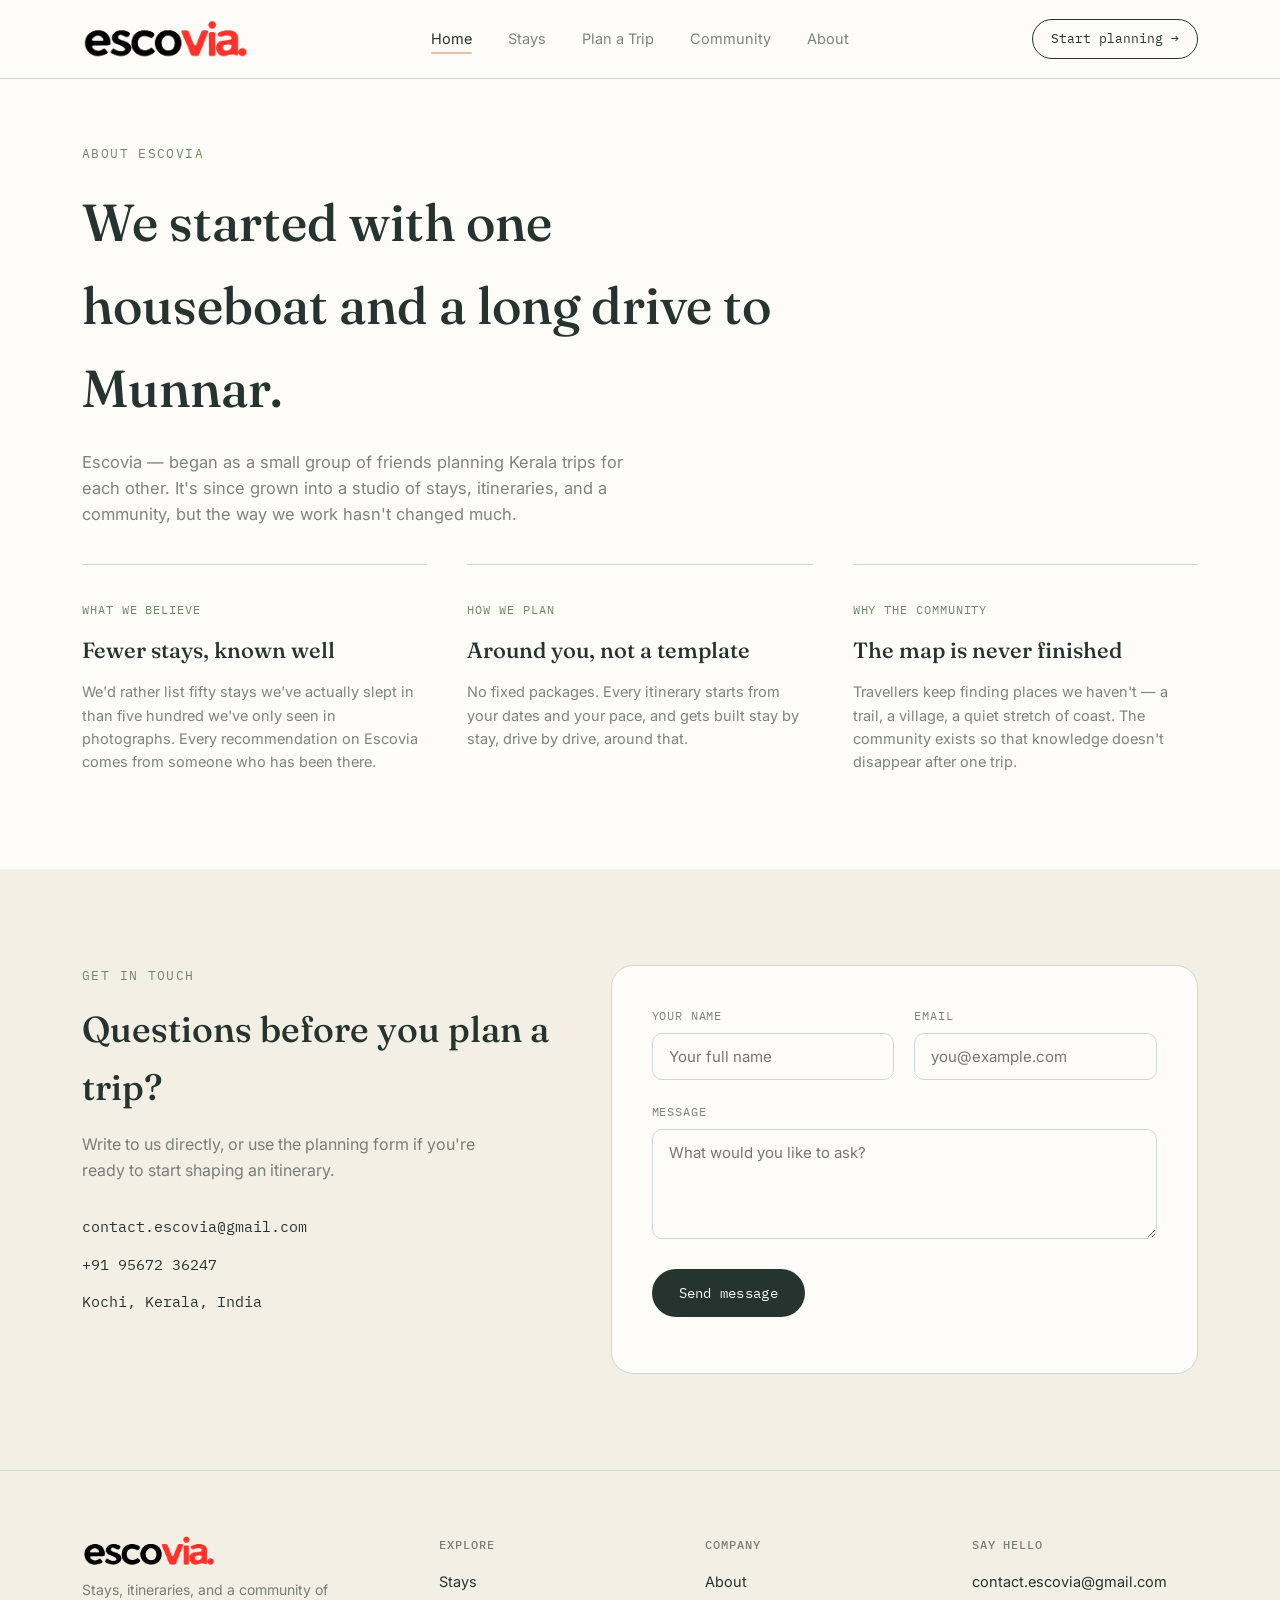
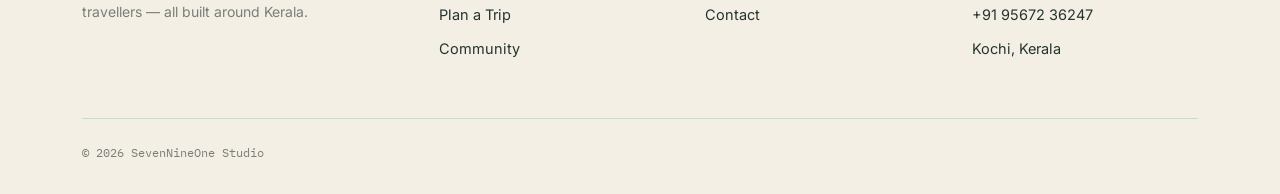
==== about.html @ 037d99db "Add files via upload" ====
<!DOCTYPE html>
<html lang="en">
<head>
<meta charset="UTF-8">
<meta name="viewport" content="width=device-width, initial-scale=1.0">
<title>About — Escovia</title>
<meta name="description" content="Kayal is a Kerala-focused travel studio — resorts and stays, planned itineraries, and a community of travellers.">
<link rel="stylesheet" href="styles.css">
</head>
<body>

<nav class="site-nav">
  <div class="wrap">
    <a href="index.html" class="brand">
  <img src="images/navlogo1.png" alt="Kayal">
</a>
    <ul class="nav-links">
      <li><a href="index.html" class="current">Home</a></li>
      <li><a href="stays.html">Stays</a></li>
      <li><a href="plan.html">Plan a Trip</a></li>
      <li><a href="community.html">Community</a></li>
      <li><a href="about.html">About</a></li>
    </ul>
    <button class="nav-toggle">Menu</button>
    <a href="plan.html" class="nav-cta">Start planning →</a>
  </div>
</nav>

<header class="page-hero">
  <div class="wrap">
    <p class="eyebrow">About Escovia</p>
    <h1>We started with one houseboat and a long drive to Munnar.</h1>
    <p class="lede">Escovia — began as a small group of friends planning Kerala trips for each other. It's since grown into a studio of stays, itineraries, and a community, but the way we work hasn't changed much.</p>
  </div>
</header>

<section style="padding-top:0;">
  <div class="wrap">
    <div class="pillars">
      <div class="pillar">
        <p class="tag">What we believe</p>
        <h3>Fewer stays, known well</h3>
        <p>We'd rather list fifty stays we've actually slept in than five hundred we've only seen in photographs. Every recommendation on Escovia comes from someone who has been there.</p>
      </div>
      <div class="pillar">
        <p class="tag">How we plan</p>
        <h3>Around you, not a template</h3>
        <p>No fixed packages. Every itinerary starts from your dates and your pace, and gets built stay by stay, drive by drive, around that.</p>
      </div>
      <div class="pillar">
        <p class="tag">Why the community</p>
        <h3>The map is never finished</h3>
        <p>Travellers keep finding places we haven't — a trail, a village, a quiet stretch of coast. The community exists so that knowledge doesn't disappear after one trip.</p>
      </div>
    </div>
  </div>
</section>

<section class="section-cream" id="contact">
  <div class="wrap">
    <div style="display:grid; grid-template-columns: .9fr 1.1fr; gap:48px; align-items:flex-start;">
      <div>
        <p class="eyebrow">Get in touch</p>
        <h2 style="font-size: clamp(26px,3.6vw,36px); margin-top:16px;">Questions before you plan a trip?</h2>
        <p style="margin-top:16px; color:var(--ink-60); max-width:420px;">Write to us directly, or use the planning form if you're ready to start shaping an itinerary.</p>

        <ul style="margin-top:32px; display:flex; flex-direction:column; gap:14px; font-family:var(--mono); font-size:14.5px;">
          <li>contact.escovia@gmail.com</li>
          <li>+91 95672 36247</li>
          <li>Kochi, Kerala, India</li>
        </ul>
      </div>

      <div class="form-card">
        <form data-demo-form>
          <div class="field-row">
            <div class="field">
              <label for="aname">Your name</label>
              <input id="aname" type="text" placeholder="Your full name" required>
            </div>
            <div class="field">
              <label for="aemail">Email</label>
              <input id="aemail" type="email" placeholder="you@example.com" required>
            </div>
          </div>
          <div class="field">
            <label for="amsg">Message</label>
            <textarea id="amsg" placeholder="What would you like to ask?" required></textarea>
          </div>
          <button type="submit" class="btn btn-primary">Send message</button>
          <p class="form-note" style="margin-top:16px; font-size:14px; color:var(--ink-60);"></p>
        </form>
      </div>
    </div>
  </div>
</section>

<footer>
  <div class="wrap">
    <div class="footer-top">
      <div class="footer-brand">
        <img src="images/navlogo1.png" alt="Kayal">
        <p>Stays, itineraries, and a community of travellers — all built around Kerala.</p>
      </div>
      <div class="footer-col">
        <h4>Explore</h4>
        <ul>
          <li><a href="stays.html">Stays</a></li>
          <li><a href="plan.html">Plan a Trip</a></li>
          <li><a href="community.html">Community</a></li>
        </ul>
      </div>
      <div class="footer-col">
        <h4>Company</h4>
        <ul>
          <li><a href="about.html">About</a></li>
          <li><a href="about.html#contact">Contact</a></li>
        </ul>
      </div>
      <div class="footer-col">
        <h4>Say hello</h4>
        <ul>
          <li>contact.escovia@gmail.com</li>
          <li>+91 95672 36247</li>
          <li>Kochi, Kerala</li>
        </ul>
      </div>
    </div>
    <div class="footer-bottom">
      <span>© 2026 SevenNineOne Studio</span>
    </div>
  </div>
</footer>

<script src="main.js"></script>
</body>
</html>
---- styles.css ----
/* ===========================================================
   KAYAL — Kerala travel & community
   Design tokens
   =========================================================== */

@import url('https://fonts.googleapis.com/css2?family=Fraunces:opsz,wght,ital@9..144,300..600,0..1&family=Inter:wght@400;500;600&family=IBM+Plex+Mono:wght@400;500&display=swap');

:root{
  /* colour */
  --paper:  #FDFCF9;   /* base white */
  --cream:  #F4EFE4;   /* offwhite, section bg */
  --ink:    #263430;   /* deep green-black, text */
  --ink-60: rgba(38,52,48,.6);
  --ink-35: rgba(38,52,48,.35);
  --moss:   #A8BF9B;   /* pastel palm green — primary accent */
  --moss-dark: #6E8A65;
  --blush:  #E7C0A8;   /* pastel terracotta-blush — secondary */
  --sand:   #D9C89C;   /* pastel gold — tertiary */
  --mist:   #CBD9D6;   /* pale teal-grey — borders / reflection */

  /* type */
  --display: 'Fraunces', serif;
  --body: 'Inter', sans-serif;
  --mono: 'IBM Plex Mono', monospace;

  --container: 1180px;
}

*{ box-sizing: border-box; }
html{ scroll-behavior: smooth; }
body{
  margin:0;
  background: var(--paper);
  color: var(--ink);
  font-family: var(--body);
  font-size: 16px;
  line-height: 1.6;
  -webkit-font-smoothing: antialiased;
}
img,svg{ display:block; max-width:100%; }
a{ color: inherit; text-decoration: none; }
ul{ margin:0; padding:0; list-style:none; }
h1,h2,h3,h4{ font-family: var(--display); font-weight: 500; margin:0; }
p{ margin:0; }

.wrap{
  max-width: var(--container);
  margin: 0 auto;
  padding: 0 32px;
}

.eyebrow{
  font-family: var(--mono);
  font-size: 12.5px;
  letter-spacing: .11em;
  text-transform: uppercase;
  color: var(--moss-dark);
}

/* focus visibility */
a:focus-visible, button:focus-visible, input:focus-visible, textarea:focus-visible, select:focus-visible{
  outline: 2px solid var(--moss-dark);
  outline-offset: 3px;
}

@media (prefers-reduced-motion: reduce){
  *{ animation-duration: 0.001ms !important; animation-iteration-count: 1 !important; transition-duration: 0.001ms !important; scroll-behavior: auto !important; }
}

/* ===================== NAV ===================== */
.site-nav{
  position: sticky; top:0; z-index: 50;
  background: rgba(253,252,249,.86);
  backdrop-filter: blur(10px);
  border-bottom: 1px solid var(--mist);
}
.site-nav .wrap{
  display:flex; align-items:center; justify-content:space-between;
  height: 78px;
}
.brand{
  font-family: var(--display);
  font-size: 24px;
  font-weight: 600;
  letter-spacing: .01em;
  display:flex; align-items:center; gap:8px;
}

.brand img {
  height: 40px; /* adjust to match your navbar height */
  width: auto;
  display: block;
}
.brand .dot{
  width:7px; height:7px; border-radius:50%;
  background: var(--blush);
  display:inline-block;
  transform: translateY(-8px);
}
.nav-links{
  display:flex; align-items:center; gap: 36px;
  font-size: 14.5px;
}
.nav-links a{
  position:relative;
  padding: 4px 0;
  color: var(--ink-60);
  transition: color .2s ease;
}
.nav-links a:hover{ color: var(--ink); }
.nav-links a.current{ color: var(--ink); }
.nav-links a.current::after{
  content:'';
  position:absolute; left:0; right:0; bottom:-3px;
  height:2px; background: var(--blush);
  border-radius: 2px;
}
.nav-cta{
  font-family: var(--mono);
  font-size: 13px;
  border: 1px solid var(--ink);
  padding: 9px 18px;
  border-radius: 100px;
  transition: background .2s ease, color .2s ease;
  white-space: nowrap;
}
.nav-cta:hover{ background: var(--ink); color: var(--paper); }

.nav-toggle{ display:none; }

@media (max-width: 860px){
  .nav-links{ display:none; }
  .nav-toggle{
    display:block; background:none; border:none; cursor:pointer;
    font-family: var(--mono); font-size: 13px; color: var(--ink);
  }
}

/* ===================== BUTTONS ===================== */
.btn{
  display:inline-flex; align-items:center; gap:10px;
  font-family: var(--mono);
  font-size: 13.5px;
  letter-spacing: .02em;
  padding: 14px 26px;
  border-radius: 100px;
  transition: transform .25s ease, background .25s ease, color .25s ease, border-color .25s ease;
  border: 1px solid transparent;
}
.btn-primary{ background: var(--ink); color: var(--paper); }
.btn-primary:hover{ transform: translateY(-2px); background: var(--moss-dark); }
.btn-ghost{ border-color: var(--ink); color: var(--ink); }
.btn-ghost:hover{ transform: translateY(-2px); background: var(--ink); color: var(--paper); }
.btn svg{ width:15px; height:15px; }

/* ===================== HERO / KAYAL LINE ===================== */
.hero{
  padding: 78px 0 40px;
  position: relative;
  overflow: hidden;
}
.hero .wrap{ position:relative; }
.hero-copy{ max-width: 620px; }
.hero-copy .eyebrow{ margin-bottom: 20px; }
.hero h1{
  font-size: clamp(40px, 6vw, 68px);
  line-height: 1.04;
  letter-spacing: -.01em;
}
.hero h1 em{ font-style: italic; color: var(--moss-dark); }
.hero .lede{
  margin-top: 22px;
  max-width: 480px;
  color: var(--ink-60);
  font-size: 17px;
}
.hero-actions{ display:flex; gap:16px; margin-top: 36px; flex-wrap: wrap; }

.kayal-line-wrap{ margin-top: 64px; }
.kayal-line-wrap svg{ width:100%; height:auto; }
.kayal-path{
  fill:none; stroke: var(--moss-dark); stroke-width: 1.6;
  stroke-linecap: round;
  stroke-dasharray: 1400;
  stroke-dashoffset: 1400;
  animation: draw 2.6s ease-out .3s forwards;
}
@keyframes draw{ to{ stroke-dashoffset: 0; } }
.kayal-dot{ fill: var(--paper); stroke: var(--ink); stroke-width: 1.4; }
.kayal-label{
  font-family: var(--mono); font-size: 11.5px; fill: var(--ink-60);
  text-transform: uppercase; letter-spacing: .06em;
}

/* ===================== SECTIONS ===================== */
section{ padding: 96px 0; }
.section-cream{ background: var(--cream); }
.section-head{ max-width: 620px; margin-bottom: 56px; }
.section-head .eyebrow{ margin-bottom: 16px; }
.section-head h2{ font-size: clamp(28px, 4vw, 40px); line-height:1.15; }
.section-head p{ margin-top:16px; color: var(--ink-60); font-size: 16px; }
.section-top-row{
  display:flex; justify-content:space-between; align-items:flex-end; gap: 24px;
  margin-bottom: 56px; flex-wrap: wrap;
}
.section-top-row .section-head{ margin-bottom:0; }

.river-divider{ width:100%; height:34px; opacity:.5; }
.river-divider path{ fill:none; stroke: var(--mist); stroke-width:1.4; }

/* three-up intro */
.pillars{
  display:grid; grid-template-columns: repeat(3,1fr); gap: 40px;
}
.pillar{ border-top: 1px solid var(--mist); padding-top: 24px; }
.pillar .tag{ font-family: var(--mono); font-size:11.5px; color: var(--moss-dark); letter-spacing:.08em; text-transform:uppercase; }
.pillar h3{ font-size: 22px; margin-top:14px; }
.pillar p{ margin-top:12px; color: var(--ink-60); font-size:14.5px; }

/* card grid */
.card-grid{
  display:grid; grid-template-columns: repeat(3, 1fr); gap: 28px;
}
.stay-card{
  background: var(--paper);
  border: 1px solid var(--mist);
  border-radius: 18px;
  overflow: hidden;
  transition: transform .3s ease, box-shadow .3s ease;
}
.stay-card:hover{ transform: translateY(-6px); box-shadow: 0 22px 40px -22px rgba(38,52,48,.25); }
.stay-art{ height: 170px; position:relative; }
.stay-body{ padding: 22px 22px 26px; }
.stay-region{ font-family: var(--mono); font-size: 11px; color: var(--ink-60); text-transform: uppercase; letter-spacing:.08em; }
.stay-body h3{ font-size: 21px; margin-top:10px; }
.stay-body .note{ margin-top:10px; color: var(--ink-60); font-size:14px; }
.stay-foot{
  margin-top:18px; padding-top:16px; border-top:1px dashed var(--mist);
  display:flex; justify-content:space-between; align-items:center;
  font-family: var(--mono); font-size:12.5px;
}
.stay-foot a{ color: var(--moss-dark); }

/* process band */
.stages{
  display:grid; grid-template-columns: repeat(3,1fr); gap:0;
  border: 1px solid var(--mist); border-radius: 20px; overflow:hidden;
}
.stage{ padding: 34px 30px; border-left:1px solid var(--mist); }
.stage:first-child{ border-left:none; }
.stage .eyebrow{ margin-bottom:14px; }
.stage h3{ font-size:19px; }
.stage p{ margin-top:12px; color: var(--ink-60); font-size:14.5px; }

/* community */
.story-grid{ display:grid; grid-template-columns: repeat(3,1fr); gap:28px; }
.story-card{
  background: var(--paper); border:1px solid var(--mist); border-radius:18px; padding:26px;
  display:flex; flex-direction:column; gap:16px;
}
.story-quote{ font-family: var(--display); font-style: italic; font-size:19px; line-height:1.4; }
.story-meta{ font-family: var(--mono); font-size:12px; color: var(--ink-60); text-transform:uppercase; letter-spacing:.05em; }

/* CTA band */
.cta-band{
  background: var(--ink); color: var(--paper);
  border-radius: 26px;
  padding: 64px 56px;
  display:flex; justify-content:space-between; align-items:center; gap:40px; flex-wrap: wrap;
}
.cta-band h2{ font-size: clamp(26px,3.4vw,36px); max-width:480px; color: var(--paper); }
.cta-band .btn-primary{ background: var(--paper); color: var(--ink); }
.cta-band .btn-primary:hover{ background: var(--blush); }

/* ===================== FOOTER ===================== */
footer{ background: var(--cream); border-top:1px solid var(--mist); padding: 64px 0 32px; }
.footer-top{
  display:grid; grid-template-columns: 1.4fr 1fr 1fr 1fr; gap: 40px;
  padding-bottom: 48px;
}
.footer-brand .brand{ margin-bottom: 14px; }
.footer-brand p{ color: var(--ink-60); font-size:14px; max-width:280px; }
.footer-col h4{ font-family: var(--mono); font-size:12px; text-transform:uppercase; letter-spacing:.08em; color: var(--ink-60); margin-bottom:16px; font-weight:500; }
.footer-col li{ margin-bottom:10px; font-size:14.5px; }
.footer-col a:hover{ color: var(--moss-dark); }
.footer-bottom{
  border-top:1px solid var(--mist); padding-top: 24px;
  display:flex; justify-content:space-between; font-family: var(--mono); font-size:12px; color: var(--ink-60);
  flex-wrap: wrap; gap:10px;
}

.footer-brand img {
  height: 32px; /* adjust this value to taste */
  width: auto;
  display: block;
  margin-bottom: 12px;
}

/* ===================== FORMS ===================== */
.form-card{
  background: var(--paper); border:1px solid var(--mist); border-radius: 22px; padding: 40px;
}
.field{ margin-bottom: 22px; }
.field label{ display:block; font-family: var(--mono); font-size:12px; text-transform:uppercase; letter-spacing:.07em; color: var(--ink-60); margin-bottom:8px; }
.field input, .field select, .field textarea{
  width:100%; padding: 13px 16px; border-radius: 10px; border:1px solid var(--mist);
  font-family: var(--body); font-size: 15px; background: var(--paper); color: var(--ink);
}
.field textarea{ resize: vertical; min-height: 110px; }
.field-row{ display:grid; grid-template-columns: 1fr 1fr; gap: 20px; }

/* generic page hero (non-home) */
.page-hero{ padding: 64px 0 36px; }
.page-hero .eyebrow{ margin-bottom:18px; }
.page-hero h1{ font-size: clamp(34px,5vw,52px); max-width: 700px; }
.page-hero p.lede{ margin-top:18px; max-width:560px; color: var(--ink-60); font-size:16.5px; }

/* filter chips */
.chip-row{ display:flex; gap:10px; flex-wrap:wrap; margin-bottom: 44px; }
.chip{
  font-family: var(--mono); font-size:12.5px; padding: 9px 16px; border-radius: 100px;
  border:1px solid var(--mist); color: var(--ink-60); cursor:pointer; transition: all .2s ease;
  background: var(--paper);
}
.chip.active, .chip:hover{ border-color: var(--ink); color: var(--ink); background: var(--sand); }

/* responsive */
@media (max-width: 980px){
  .card-grid, .story-grid{ grid-template-columns: repeat(2,1fr); }
  .pillars{ grid-template-columns: 1fr; gap: 28px; }
  .stages{ grid-template-columns: 1fr; }
  .stage{ border-left:none; border-top:1px solid var(--mist); }
  .stage:first-child{ border-top:none; }
  .footer-top{ grid-template-columns: 1fr 1fr; }
  .field-row{ grid-template-columns: 1fr; }
}
@media (max-width: 640px){
  .card-grid, .story-grid{ grid-template-columns: 1fr; }
  .footer-top{ grid-template-columns: 1fr; }
  section{ padding: 64px 0; }
  .cta-band{ padding: 40px 28px; }
}
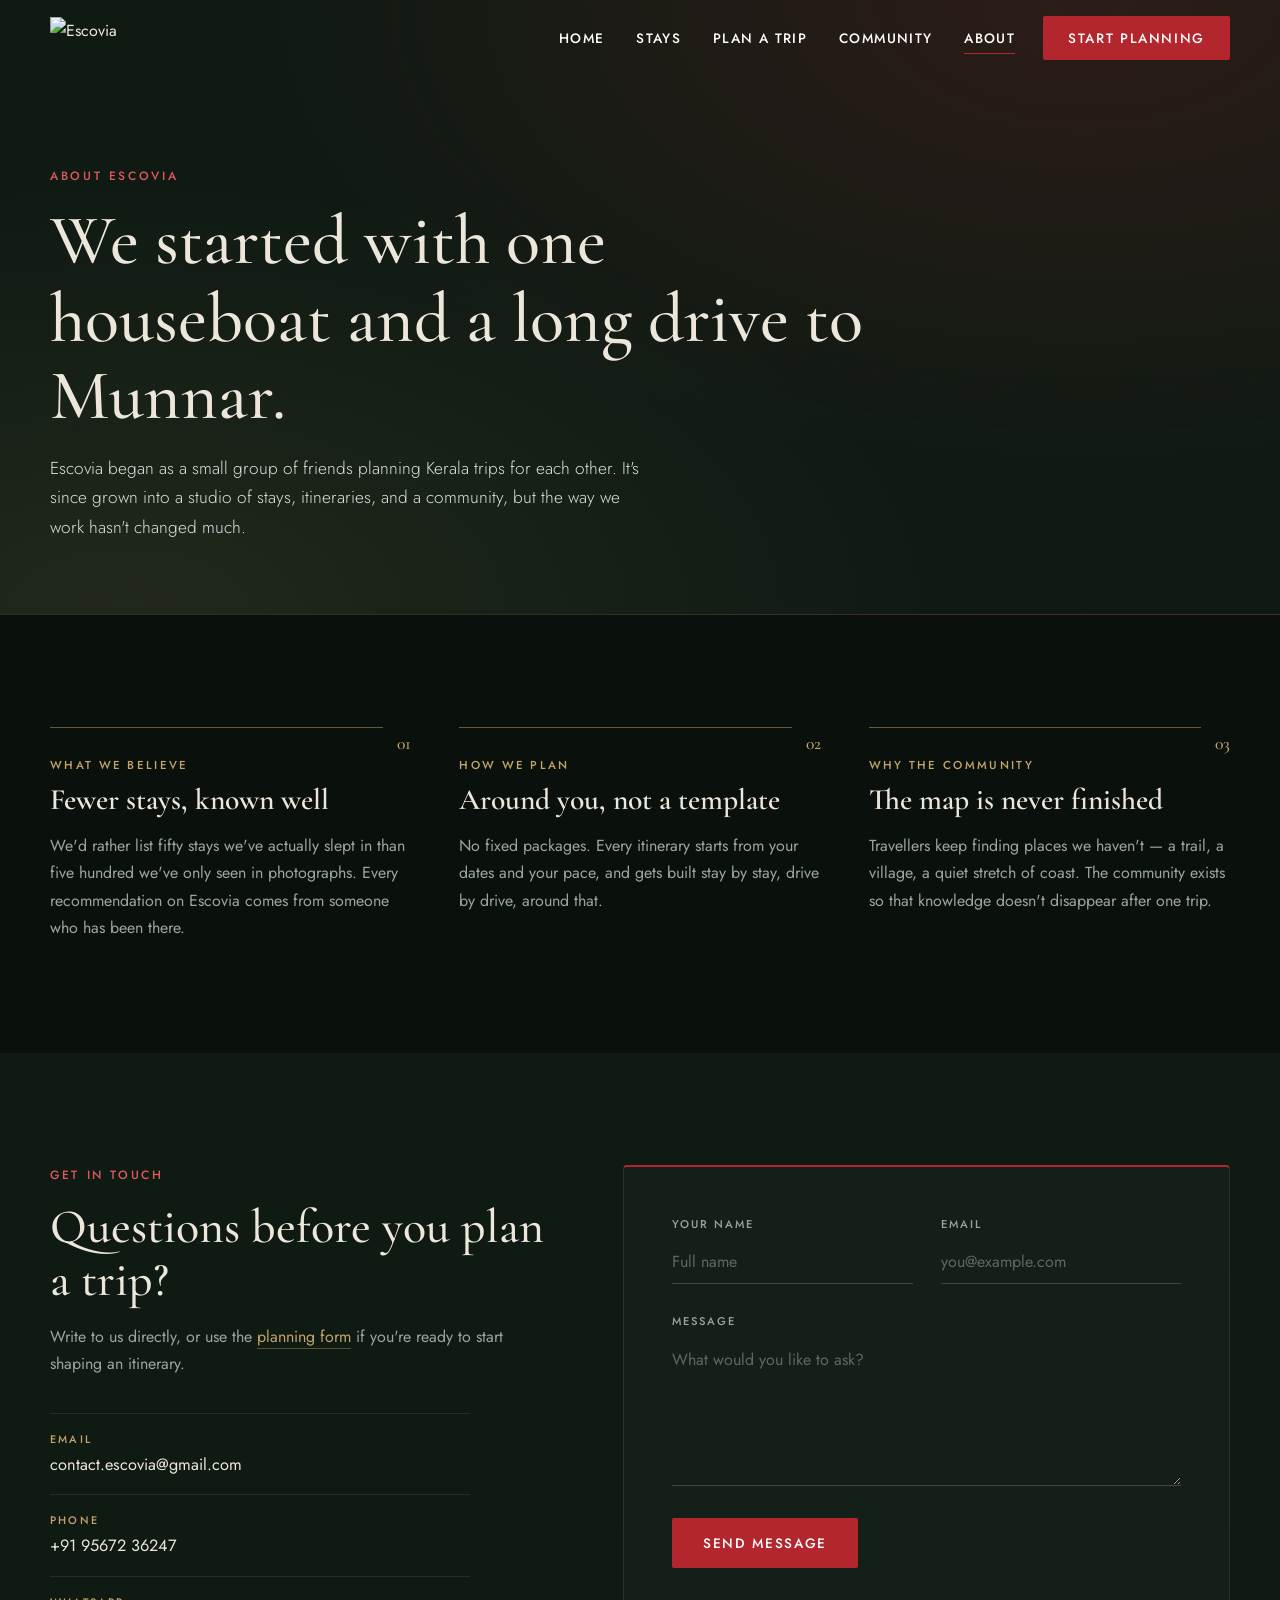
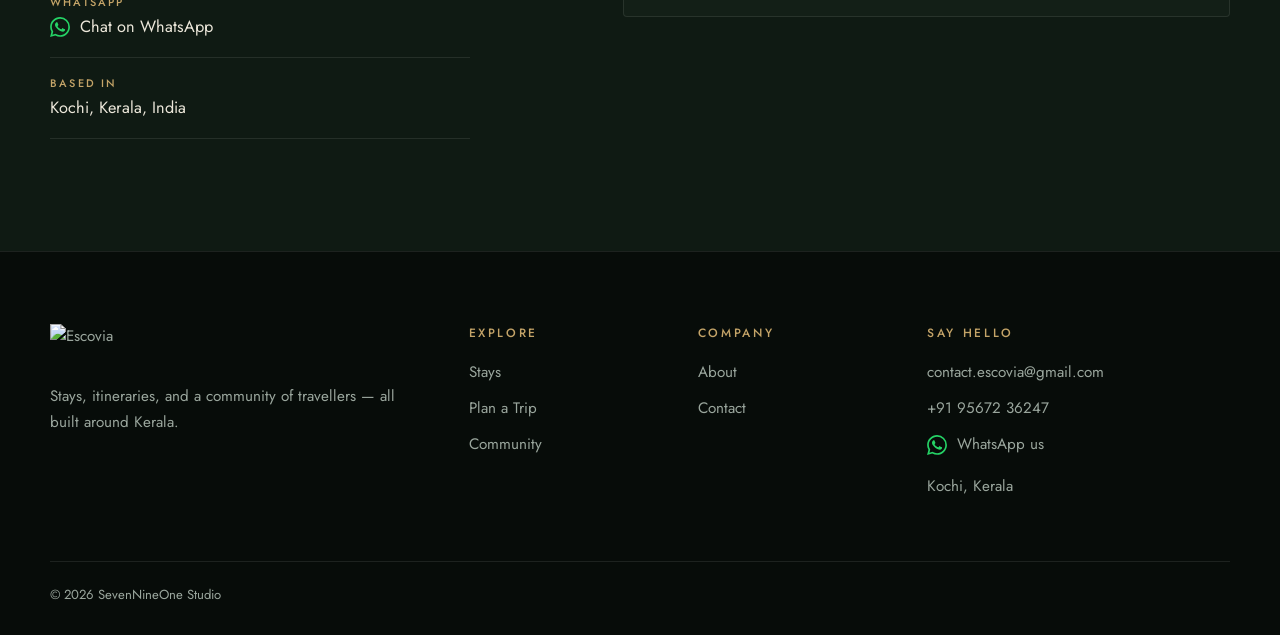
==== commit b438a379: "Add files via upload" ====
--- a/about.html
+++ b/about.html
@@ -1,137 +1,169 @@
-<!DOCTYPE html>
-<html lang="en">
-<head>
-<meta charset="UTF-8">
-<meta name="viewport" content="width=device-width, initial-scale=1.0">
-<title>About — Escovia</title>
-<meta name="description" content="Kayal is a Kerala-focused travel studio — resorts and stays, planned itineraries, and a community of travellers.">
-<link rel="stylesheet" href="styles.css">
-</head>
-<body>
-
-<nav class="site-nav">
-  <div class="wrap">
-    <a href="index.html" class="brand">
-  <img src="images/navlogo1.png" alt="Kayal">
-</a>
-    <ul class="nav-links">
-      <li><a href="index.html" class="current">Home</a></li>
-      <li><a href="stays.html">Stays</a></li>
-      <li><a href="plan.html">Plan a Trip</a></li>
-      <li><a href="community.html">Community</a></li>
-      <li><a href="about.html">About</a></li>
-    </ul>
-    <button class="nav-toggle">Menu</button>
-    <a href="plan.html" class="nav-cta">Start planning →</a>
-  </div>
-</nav>
-
-<header class="page-hero">
-  <div class="wrap">
-    <p class="eyebrow">About Escovia</p>
-    <h1>We started with one houseboat and a long drive to Munnar.</h1>
-    <p class="lede">Escovia — began as a small group of friends planning Kerala trips for each other. It's since grown into a studio of stays, itineraries, and a community, but the way we work hasn't changed much.</p>
-  </div>
-</header>
-
-<section style="padding-top:0;">
-  <div class="wrap">
-    <div class="pillars">
-      <div class="pillar">
-        <p class="tag">What we believe</p>
-        <h3>Fewer stays, known well</h3>
-        <p>We'd rather list fifty stays we've actually slept in than five hundred we've only seen in photographs. Every recommendation on Escovia comes from someone who has been there.</p>
-      </div>
-      <div class="pillar">
-        <p class="tag">How we plan</p>
-        <h3>Around you, not a template</h3>
-        <p>No fixed packages. Every itinerary starts from your dates and your pace, and gets built stay by stay, drive by drive, around that.</p>
-      </div>
-      <div class="pillar">
-        <p class="tag">Why the community</p>
-        <h3>The map is never finished</h3>
-        <p>Travellers keep finding places we haven't — a trail, a village, a quiet stretch of coast. The community exists so that knowledge doesn't disappear after one trip.</p>
-      </div>
-    </div>
-  </div>
-</section>
-
-<section class="section-cream" id="contact">
-  <div class="wrap">
-    <div style="display:grid; grid-template-columns: .9fr 1.1fr; gap:48px; align-items:flex-start;">
-      <div>
-        <p class="eyebrow">Get in touch</p>
-        <h2 style="font-size: clamp(26px,3.6vw,36px); margin-top:16px;">Questions before you plan a trip?</h2>
-        <p style="margin-top:16px; color:var(--ink-60); max-width:420px;">Write to us directly, or use the planning form if you're ready to start shaping an itinerary.</p>
-
-        <ul style="margin-top:32px; display:flex; flex-direction:column; gap:14px; font-family:var(--mono); font-size:14.5px;">
-          <li>contact.escovia@gmail.com</li>
-          <li>+91 95672 36247</li>
-          <li>Kochi, Kerala, India</li>
-        </ul>
-      </div>
-
-      <div class="form-card">
-        <form data-demo-form>
-          <div class="field-row">
-            <div class="field">
-              <label for="aname">Your name</label>
-              <input id="aname" type="text" placeholder="Your full name" required>
-            </div>
-            <div class="field">
-              <label for="aemail">Email</label>
-              <input id="aemail" type="email" placeholder="you@example.com" required>
-            </div>
-          </div>
-          <div class="field">
-            <label for="amsg">Message</label>
-            <textarea id="amsg" placeholder="What would you like to ask?" required></textarea>
-          </div>
-          <button type="submit" class="btn btn-primary">Send message</button>
-          <p class="form-note" style="margin-top:16px; font-size:14px; color:var(--ink-60);"></p>
-        </form>
-      </div>
-    </div>
-  </div>
-</section>
-
-<footer>
-  <div class="wrap">
-    <div class="footer-top">
-      <div class="footer-brand">
-        <img src="images/navlogo1.png" alt="Kayal">
-        <p>Stays, itineraries, and a community of travellers — all built around Kerala.</p>
-      </div>
-      <div class="footer-col">
-        <h4>Explore</h4>
-        <ul>
-          <li><a href="stays.html">Stays</a></li>
-          <li><a href="plan.html">Plan a Trip</a></li>
-          <li><a href="community.html">Community</a></li>
-        </ul>
-      </div>
-      <div class="footer-col">
-        <h4>Company</h4>
-        <ul>
-          <li><a href="about.html">About</a></li>
-          <li><a href="about.html#contact">Contact</a></li>
-        </ul>
-      </div>
-      <div class="footer-col">
-        <h4>Say hello</h4>
-        <ul>
-          <li>contact.escovia@gmail.com</li>
-          <li>+91 95672 36247</li>
-          <li>Kochi, Kerala</li>
-        </ul>
-      </div>
-    </div>
-    <div class="footer-bottom">
-      <span>© 2026 SevenNineOne Studio</span>
-    </div>
-  </div>
-</footer>
-
-<script src="main.js"></script>
-</body>
-</html>
+<!DOCTYPE html>
+<html lang="en">
+<head>
+<meta charset="UTF-8">
+<meta name="viewport" content="width=device-width, initial-scale=1.0">
+<title>About — Escovia</title>
+<meta name="description" content="Escovia began as a small group of friends planning Kerala trips for each other. Today it's a studio of stays, itineraries and a community, still built around places we've actually been.">
+<meta name="theme-color" content="#0a110d">
+<link rel="preconnect" href="https://fonts.googleapis.com">
+<link rel="preconnect" href="https://fonts.gstatic.com" crossorigin>
+<link href="https://fonts.googleapis.com/css2?family=Cormorant+Garamond:ital,wght@0,500;0,600;1,500&family=Jost:wght@400;500;600&display=swap" rel="stylesheet">
+<link rel="stylesheet" href="style.css">
+<script src="script.js" defer></script>
+</head>
+<body>
+
+<header class="site-header" id="header">
+  <div class="wrap bar">
+    <a href="index.html" class="brand"><img src="images/navlogo2.png" alt="Escovia"></a>
+    <nav aria-label="Main">
+      <ul class="nav-links" id="nav-links">
+        <li><a href="index.html">Home</a></li>
+        <li><a href="stays.html">Stays</a></li>
+        <li><a href="plan.html">Plan a Trip</a></li>
+        <li><a href="community.html">Community</a></li>
+        <li><a href="about.html" aria-current="page">About</a></li>
+        <li class="only-mobile"><a href="plan.html">Start planning →</a></li>
+      </ul>
+    </nav>
+    <a href="plan.html" class="btn btn-solid nav-cta">Start planning</a>
+    <button class="nav-toggle" aria-expanded="false" aria-controls="nav-links" aria-label="Toggle menu"><span></span><span></span><span></span></button>
+  </div>
+</header>
+
+<section class="page-hero">
+  <div class="wrap">
+    <p class="eyebrow">About Escovia</p>
+    <h1>We started with one houseboat and a long drive to Munnar.</h1>
+    <p class="lede">Escovia began as a small group of friends planning Kerala trips for each other. It's since grown into a studio of stays, itineraries, and a community, but the way we work hasn't changed much.</p>
+  </div>
+</section>
+
+<section>
+  <div class="wrap">
+    <div class="pillars">
+      <article class="pillar">
+        <span class="num">01</span>
+        <p class="tag">What we believe</p>
+        <h3>Fewer stays, known well</h3>
+        <p>We'd rather list fifty stays we've actually slept in than five hundred we've only seen in photographs. Every recommendation on Escovia comes from someone who has been there.</p>
+      </article>
+      <article class="pillar">
+        <span class="num">02</span>
+        <p class="tag">How we plan</p>
+        <h3>Around you, not a template</h3>
+        <p>No fixed packages. Every itinerary starts from your dates and your pace, and gets built stay by stay, drive by drive, around that.</p>
+      </article>
+      <article class="pillar">
+        <span class="num">03</span>
+        <p class="tag">Why the community</p>
+        <h3>The map is never finished</h3>
+        <p>Travellers keep finding places we haven't — a trail, a village, a quiet stretch of coast. The community exists so that knowledge doesn't disappear after one trip.</p>
+      </article>
+    </div>
+  </div>
+</section>
+
+<section class="tinted" id="contact">
+  <div class="wrap split split-contact">
+    <div>
+      <p class="eyebrow">Get in touch</p>
+      <h2 class="split-title">Questions before you plan a trip?</h2>
+      <p class="split-text">Write to us directly, or use the <a href="plan.html" class="text-link">planning form</a> if you're ready to start shaping an itinerary.</p>
+
+      <ul class="contact-list">
+        <li>
+          <small>Email</small>
+          <a href="mailto:contact.escovia@gmail.com">contact.escovia@gmail.com</a>
+        </li>
+        <li>
+          <small>Phone</small>
+          <a href="tel:+919567236247">+91 95672 36247</a>
+        </li>
+        <li>
+          <small>WhatsApp</small>
+          <a class="wa" href="https://wa.me/919567236247?text=Hi%20Escovia%2C%20I%27d%20like%20to%20plan%20a%20trip%20in%20Kerala." target="_blank" rel="noopener">Chat on WhatsApp</a>
+        </li>
+        <li>
+          <small>Based in</small>
+          <span>Kochi, Kerala, India</span>
+        </li>
+      </ul>
+    </div>
+
+    <div class="form-card">
+      <form data-web3 novalidate>
+        <input type="hidden" name="access_key" value="YOUR_WEB3FORMS_ACCESS_KEY">
+        <input type="hidden" name="subject" value="New Message — Escovia">
+        <input type="hidden" name="from_name" value="Escovia Website">
+        <input type="checkbox" name="botcheck" class="hp" tabindex="-1" autocomplete="off" aria-hidden="true">
+
+        <div class="field-row">
+          <div class="field">
+            <label for="aname">Your name</label>
+            <input id="aname" name="name" type="text" placeholder="Full name" autocomplete="name" required>
+          </div>
+          <div class="field">
+            <label for="aemail">Email</label>
+            <input id="aemail" name="email" type="email" placeholder="you@example.com" autocomplete="email" required>
+          </div>
+        </div>
+        <div class="field">
+          <label for="amsg">Message</label>
+          <textarea id="amsg" name="message" rows="5" placeholder="What would you like to ask?" required></textarea>
+        </div>
+
+        <div class="form-actions">
+          <button type="submit" class="btn btn-solid">Send message</button>
+          <p class="form-status" role="status" aria-live="polite"></p>
+        </div>
+      </form>
+
+      <div class="thanks" hidden>
+        <span class="tick" aria-hidden="true">✓</span>
+        <h2>Message received.</h2>
+        <p>Thank you for writing. We'll reply by email, usually within a day.</p>
+      </div>
+    </div>
+  </div>
+</section>
+
+<footer class="site-footer">
+  <div class="wrap">
+    <div class="foot-grid">
+      <div>
+        <img src="images/navlogo2.png" alt="Escovia" class="foot-logo">
+        <p>Stays, itineraries, and a community of travellers — all built around Kerala.</p>
+      </div>
+      <div>
+        <h4>Explore</h4>
+        <ul>
+          <li><a href="stays.html">Stays</a></li>
+          <li><a href="plan.html">Plan a Trip</a></li>
+          <li><a href="community.html">Community</a></li>
+        </ul>
+      </div>
+      <div>
+        <h4>Company</h4>
+        <ul>
+          <li><a href="about.html">About</a></li>
+          <li><a href="about.html#contact">Contact</a></li>
+        </ul>
+      </div>
+      <div>
+        <h4>Say hello</h4>
+        <ul>
+          <li><a href="mailto:contact.escovia@gmail.com">contact.escovia@gmail.com</a></li>
+          <li><a href="tel:+919567236247">+91 95672 36247</a></li>
+          <li><a class="wa" href="https://wa.me/919567236247?text=Hi%20Escovia%2C%20I%27d%20like%20to%20plan%20a%20trip%20in%20Kerala." target="_blank" rel="noopener">WhatsApp us</a></li>
+          <li>Kochi, Kerala</li>
+        </ul>
+      </div>
+    </div>
+    <div class="foot-bottom">© 2026 SevenNineOne Studio</div>
+  </div>
+</footer>
+
+</body>
+</html>
--- a/style.css
+++ b/style.css
@@ -0,0 +1,328 @@
+:root {
+    color-scheme: dark;
+    --bg: #0a110d;
+    --bg-2: #0f1a13;
+    --surface: #131f17;
+    --surface-2: #19281e;
+    --nav-dark: rgba(10, 17, 13, .96);
+    --text: #ece7da;
+    --muted: #9aa69d;
+    --line: rgba(255, 255, 255, .09);
+    --gold: #c4a468;
+    --crimson: #b3262e;
+    --crimson-dk: #8f1d24;
+    --red-text: #e0575e;
+    --serif: "Cormorant Garamond", Georgia, serif;
+    --sans: "Jost", system-ui, -apple-system, "Segoe UI", sans-serif;
+    --ease: cubic-bezier(.2, .7, .2, 1);
+    --header-h: 76px;
+  }
+  
+  *, *::before, *::after { box-sizing: border-box; }
+  html { -webkit-text-size-adjust: 100%; scroll-behavior: smooth; scroll-padding-top: var(--header-h); }
+  body { margin: 0; overflow-x: clip; font: 400 1rem/1.7 var(--sans); color: var(--text); background: var(--bg); -webkit-font-smoothing: antialiased; }
+  [hidden] { display: none !important; }
+  img { display: block; max-width: 100%; }
+  a { color: inherit; text-decoration: none; }
+  ul, ol { list-style: none; margin: 0; padding: 0; }
+  h1, h2, h3, h4, p, figure, blockquote { margin: 0; }
+  h1, h2, h3 { font-family: var(--serif); font-weight: 600; line-height: 1.1; color: var(--text); overflow-wrap: break-word; }
+  p + p { margin-top: 1em; }
+  section { padding: clamp(56px, 9vw, 112px) 0; }
+  .wrap { width: min(1180px, 100% - 40px); margin-inline: auto; }
+  :focus-visible { outline: 2px solid var(--gold); outline-offset: 3px; }
+  
+  .eyebrow { font-size: .75rem; font-weight: 500; letter-spacing: .22em; text-transform: uppercase; color: var(--red-text); margin-bottom: 1rem; }
+  .tag { font-size: .72rem; font-weight: 500; letter-spacing: .2em; text-transform: uppercase; color: var(--gold); }
+  
+  /* ---------- Buttons ---------- */
+  .btn { display: inline-flex; align-items: center; justify-content: center; padding: 14px 30px; font: 500 .85rem var(--sans); letter-spacing: .12em; text-transform: uppercase; border: 1px solid transparent; border-radius: 2px; cursor: pointer; transition: background .3s, color .3s, border-color .3s, transform .3s var(--ease); }
+  .btn:hover { transform: translateY(-2px); }
+  .btn-solid { background: var(--crimson); color: #fff; }
+  .btn-solid:hover { background: var(--crimson-dk); }
+  .btn-outline { border-color: rgba(236, 231, 218, .35); color: var(--text); }
+  .btn-outline:hover { background: var(--text); border-color: var(--text); color: var(--bg); }
+  .btn-outline-light { border-color: rgba(255, 255, 255, .7); color: #fff; }
+  .btn-outline-light:hover { background: #fff; color: var(--bg); }
+  .text-link { color: var(--gold); border-bottom: 1px solid rgba(196, 164, 104, .4); transition: color .3s, border-color .3s; }
+  .text-link:hover { color: #fff; border-color: #fff; }
+  
+  /* ---------- Header: transparent over the hero, dark after scrolling ---------- */
+  .site-header { position: fixed; inset: 0 0 auto; z-index: 50; background: transparent; border-bottom: 1px solid transparent; transition: background .4s var(--ease), box-shadow .4s, border-color .4s; }
+  .site-header.solid, .site-header.menu-open { background: var(--nav-dark); -webkit-backdrop-filter: blur(10px); backdrop-filter: blur(10px); border-bottom-color: rgba(196, 164, 104, .22); box-shadow: 0 8px 24px rgba(0, 0, 0, .35); }
+  .bar { display: flex; align-items: center; gap: 28px; height: var(--header-h); }
+  .brand { flex: none; }
+  .brand img { height: 42px; width: auto; }
+  nav { margin-left: auto; }
+  .nav-links { display: flex; gap: 32px; }
+  .nav-links a { position: relative; font-size: .85rem; font-weight: 500; letter-spacing: .1em; text-transform: uppercase; color: #fff; padding: 6px 0; white-space: nowrap; }
+  .nav-links a::after { content: ""; position: absolute; left: 0; bottom: 0; width: 100%; height: 1px; background: var(--crimson); transform: scaleX(0); transform-origin: left; transition: transform .4s var(--ease); }
+  .nav-links a:hover::after, .nav-links a[aria-current]::after { transform: scaleX(1); }
+  .nav-cta { flex: none; padding: 11px 24px; }
+  .only-mobile { display: none; }
+  .nav-toggle { display: none; margin-left: auto; width: 44px; height: 44px; background: none; border: 0; cursor: pointer; }
+  .nav-toggle span { display: block; width: 24px; height: 2px; margin: 5px auto; background: #fff; transition: transform .3s var(--ease), opacity .3s; }
+  .nav-toggle[aria-expanded="true"] span:nth-child(1) { transform: translateY(7px) rotate(45deg); }
+  .nav-toggle[aria-expanded="true"] span:nth-child(2) { opacity: 0; }
+  .nav-toggle[aria-expanded="true"] span:nth-child(3) { transform: translateY(-7px) rotate(-45deg); }
+  
+  /* ---------- Home hero ---------- */
+  .hero { position: relative; isolation: isolate; min-height: 100vh; min-height: 100svh; padding: calc(var(--header-h) + 48px) 0 130px; display: flex; flex-direction: column; justify-content: center; color: #fff; background: var(--bg); overflow: hidden; }
+  .slides, .slide, .slide img { position: absolute; inset: 0; width: 100%; height: 100%; }
+  .slides { overflow: hidden; }
+  .slide { opacity: 0; overflow: hidden; transition: opacity 1.6s ease; }
+  .slide img { object-fit: cover; object-position: center; }
+  .slide.is-active { opacity: 1; z-index: 1; }
+  .slide.is-active img { animation: drift 10s ease-out forwards; }
+  @keyframes drift { from { transform: scale(1); } to { transform: scale(1.12); } }
+  .hero-shade { position: absolute; inset: 0; z-index: 2; pointer-events: none; background: linear-gradient(180deg, rgba(10,17,13,.7), transparent 22%), linear-gradient(90deg, rgba(10,17,13,.88), rgba(10,17,13,.4) 70%), linear-gradient(0deg, rgba(10,17,13,.9), transparent 50%); }
+  .hero > .wrap { position: relative; z-index: 3; }
+  .hero-copy > * { max-width: 660px; animation: rise 1s var(--ease) both; }
+  .hero-copy > :nth-child(2) { animation-delay: .1s; }
+  .hero-copy > :nth-child(3) { animation-delay: .2s; }
+  .hero-copy > :nth-child(4) { animation-delay: .3s; }
+  .hero-copy > :nth-child(5) { animation-delay: .4s; }
+  @keyframes rise { from { opacity: 0; transform: translateY(26px); } }
+  .hero .eyebrow { color: #f0a0a5; }
+  .hero h1 { color: #fff; font-size: clamp(2.4rem, 7vw, 5.4rem); font-weight: 500; letter-spacing: -.01em; margin-bottom: 1.4rem; }
+  .hero h1 em { color: #e6c690; }
+  .lede { font-size: 1.08rem; color: rgba(255, 255, 255, .86); font-weight: 300; }
+  .actions { display: flex; flex-wrap: wrap; gap: 14px; margin-top: 2rem; }
+  
+  .dots { position: absolute; z-index: 4; right: max(20px, calc((100% - 1180px) / 2)); bottom: 74px; display: flex; gap: 6px; }
+  .dots button { width: 34px; height: 27px; padding: 12px 0; border: 0; background: rgba(255, 255, 255, .4); background-clip: content-box; cursor: pointer; transition: width .4s var(--ease), background .3s; }
+  .dots button.is-active { width: 56px; background: #fff; background-clip: content-box; }
+  
+  /* ---------- Finder bar (in the page flow, overlapping the hero) ---------- */
+  .finder-wrap { position: relative; z-index: 5; margin-top: -44px; }
+  .finder { display: grid; grid-template-columns: repeat(4, minmax(0, 1fr)) auto; gap: 1px; background: var(--line); border: 1px solid var(--line); border-radius: 4px; box-shadow: 0 24px 60px rgba(0, 0, 0, .5); overflow: hidden; }
+  .finder label { display: flex; flex-direction: column; gap: 4px; min-width: 0; padding: 16px 22px; background: var(--surface); font-size: .68rem; font-weight: 500; letter-spacing: .18em; text-transform: uppercase; color: var(--muted); }
+  .finder select, .finder input { width: 100%; min-width: 0; border: 0; padding: 0; font: 500 1rem var(--sans); color: var(--text); background: transparent; letter-spacing: 0; text-transform: none; outline: none; }
+  .finder select option { background: var(--surface); color: var(--text); }
+  .finder .btn { border-radius: 0; padding-inline: 36px; }
+  
+  /* ---------- Stats ---------- */
+  .stats-sec { padding: clamp(56px, 8vw, 96px) 0 0; }
+  .stats { display: grid; grid-template-columns: repeat(3, 1fr); background: var(--surface); border: 1px solid var(--line); border-top: 2px solid var(--crimson); border-radius: 4px; }
+  .stats li { padding: clamp(24px, 4vw, 48px) 16px; text-align: center; }
+  .stats li + li { border-left: 1px solid var(--line); }
+  .stats strong { display: block; font: 500 clamp(2.2rem, 6vw, 4.6rem)/1 var(--serif); color: var(--text); }
+  .stats strong::after { content: ""; display: block; width: 28px; height: 1px; margin: 14px auto 0; background: var(--gold); }
+  .stats small { display: block; margin-top: 14px; font-size: .75rem; font-weight: 500; letter-spacing: .2em; text-transform: uppercase; color: var(--muted); }
+  
+  /* ---------- Pillars ---------- */
+  .pillars { display: grid; grid-template-columns: repeat(auto-fit, minmax(min(270px, 100%), 1fr)); gap: 48px; }
+  .pillar { position: relative; padding-top: 28px; border-top: 1px solid rgba(196, 164, 104, .5); }
+  .num { position: absolute; top: -1px; right: 0; padding: 6px 0 0 14px; font: 500 1.1rem var(--serif); color: var(--gold); background: var(--bg); }
+  .pillar h3 { font-size: 1.85rem; margin: .5rem 0 1rem; }
+  .pillar p:last-child { color: var(--muted); }
+  
+  /* ---------- Section headings ---------- */
+  .tinted { background: var(--bg-2); }
+  .sec-top { display: flex; justify-content: space-between; align-items: flex-end; gap: 24px; flex-wrap: wrap; margin-bottom: 52px; }
+  .sec-head h2 { font-size: clamp(2rem, 4.5vw, 3.3rem); font-weight: 500; }
+  .sec-head p:last-child:not(.eyebrow) { color: var(--muted); margin-top: 1rem; }
+  .sec-head.center { text-align: center; max-width: 640px; margin: 0 auto 60px; }
+  
+  /* ---------- Cards ---------- */
+  .cards { display: grid; grid-template-columns: repeat(auto-fit, minmax(min(300px, 100%), 1fr)); gap: 32px; }
+  .card { display: flex; flex-direction: column; background: var(--surface); border: 1px solid var(--line); border-radius: 4px; overflow: hidden; transition: transform .5s var(--ease), box-shadow .5s var(--ease), border-color .5s; }
+  .card:hover { transform: translateY(-8px); border-color: rgba(196, 164, 104, .4); box-shadow: 0 24px 50px rgba(0, 0, 0, .45); }
+  .card-img { display: block; aspect-ratio: 4 / 3; overflow: hidden; }
+  .card-img img { width: 100%; height: 100%; object-fit: cover; transition: transform 1s var(--ease); }
+  .card:hover .card-img img { transform: scale(1.07); }
+  .card-body { display: flex; flex-direction: column; flex: 1; padding: 28px; }
+  .region { font-size: .72rem; font-weight: 500; letter-spacing: .18em; text-transform: uppercase; color: var(--red-text); margin-bottom: .6rem; }
+  .card h3 { font-size: 1.9rem; margin-bottom: .8rem; }
+  .card-body > p:not(.region) { color: var(--muted); font-size: .95rem; margin-bottom: 24px; }
+  .card-foot { margin-top: auto; padding-top: 22px; display: flex; justify-content: space-between; align-items: center; gap: 12px; font-size: .85rem; border-top: 1px solid var(--line); }
+  .card-foot span { color: var(--muted); }
+  .card-foot a { font-weight: 500; letter-spacing: .08em; text-transform: uppercase; font-size: .78rem; color: var(--gold); white-space: nowrap; transition: color .3s; }
+  .card-foot a:hover { color: #fff; }
+  
+  /* ---------- Steps ---------- */
+  .steps { display: grid; grid-template-columns: repeat(auto-fit, minmax(min(250px, 100%), 1fr)); counter-reset: s; }
+  .steps li { counter-increment: s; position: relative; padding: 8px 36px 8px 0; margin-right: 36px; border-right: 1px solid var(--line); }
+  .steps li:last-child { border: 0; margin: 0; }
+  .steps li::before { content: counter(s, decimal-leading-zero); display: block; font: 500 3.4rem/1 var(--serif); color: var(--gold); opacity: .6; margin-bottom: 1rem; }
+  .steps h3 { font-size: 1.7rem; margin-bottom: .8rem; }
+  .steps p:last-child { color: var(--muted); }
+  
+  /* ---------- Stories ---------- */
+  .stories { display: grid; grid-template-columns: repeat(auto-fit, minmax(min(280px, 100%), 1fr)); gap: 32px; }
+  .story { padding: 38px 34px 30px; background: var(--surface); border: 1px solid var(--line); border-top: 2px solid var(--crimson); border-radius: 4px; }
+  .story blockquote { font: italic 500 1.4rem/1.45 var(--serif); color: var(--text); }
+  .story figcaption { margin-top: 1.4rem; font-size: .75rem; font-weight: 500; letter-spacing: .16em; text-transform: uppercase; color: var(--muted); }
+  .listing .story { transition: transform .5s var(--ease), border-color .5s; animation: rise .6s var(--ease) backwards; }
+  .listing .story:hover { transform: translateY(-6px); border-color: rgba(196, 164, 104, .4); }
+  
+  /* ---------- CTA ---------- */
+  .cta-sec { padding-top: 0; background: var(--bg-2); }
+  .cta { display: flex; align-items: center; justify-content: space-between; gap: 32px; flex-wrap: wrap; padding: clamp(32px, 6vw, 72px); background: linear-gradient(135deg, var(--surface-2), var(--surface)); border: 1px solid var(--line); border-radius: 4px; position: relative; }
+  .cta::after { content: ""; position: absolute; inset: 12px; border: 1px solid rgba(196, 164, 104, .3); border-radius: 2px; pointer-events: none; }
+  .cta h2 { max-width: 640px; font-size: clamp(1.6rem, 3.4vw, 2.5rem); font-weight: 500; }
+  
+  /* ---------- Footer ---------- */
+  .site-footer { background: #070c09; color: var(--muted); padding: 72px 0 28px; font-size: .95rem; border-top: 1px solid var(--line); }
+  .foot-grid { display: grid; grid-template-columns: 2fr 1fr 1fr 1.6fr; gap: 40px; }
+  .foot-logo { height: 42px; width: auto; margin-bottom: 18px; }
+  .site-footer h4 { margin-bottom: 18px; font: 500 .75rem var(--sans); letter-spacing: .22em; text-transform: uppercase; color: var(--gold); }
+  .site-footer li { margin-bottom: 10px; overflow-wrap: anywhere; }
+  .site-footer a { transition: color .3s; }
+  .site-footer a:hover { color: #fff; }
+  .foot-bottom { margin-top: 52px; padding-top: 22px; border-top: 1px solid var(--line); font-size: .82rem; }
+  
+  /* ---------- WhatsApp link (icon drawn in CSS) ---------- */
+  .wa { display: inline-flex; align-items: center; gap: 10px; }
+  .wa::before { content: ""; width: 20px; height: 20px; flex: none; background: #25d366; transition: transform .3s var(--ease);
+    -webkit-mask: url("data:image/svg+xml;utf8,%3Csvg xmlns='http://www.w3.org/2000/svg' viewBox='0 0 24 24'%3E%3Cpath d='M17.472 14.382c-.297-.149-1.758-.867-2.03-.967-.273-.099-.471-.148-.67.15-.197.297-.767.966-.94 1.164-.173.199-.347.223-.644.075-.297-.15-1.255-.463-2.39-1.475-.883-.788-1.48-1.761-1.653-2.059-.173-.297-.018-.458.13-.606.134-.133.298-.347.446-.52.149-.174.198-.298.298-.497.099-.198.05-.371-.025-.52-.075-.149-.669-1.612-.916-2.207-.242-.579-.487-.5-.669-.51-.173-.008-.371-.01-.57-.01-.198 0-.52.074-.792.372-.272.297-1.04 1.016-1.04 2.479 0 1.462 1.065 2.875 1.213 3.074.149.198 2.096 3.2 5.077 4.487.709.306 1.262.489 1.694.625.712.227 1.36.195 1.871.118.571-.085 1.758-.719 2.006-1.413.248-.694.248-1.289.173-1.413-.074-.124-.272-.198-.57-.347m-5.421 7.403h-.004a9.87 9.87 0 01-5.031-1.378l-.361-.214-3.741.982.998-3.648-.235-.374a9.86 9.86 0 01-1.51-5.26c.001-5.45 4.436-9.884 9.888-9.884 2.64 0 5.122 1.03 6.988 2.898a9.825 9.825 0 012.893 6.994c-.003 5.45-4.437 9.884-9.885 9.884m8.413-18.297A11.815 11.815 0 0012.05 0C5.495 0 .16 5.335.157 11.892c0 2.096.547 4.142 1.588 5.945L.057 24l6.305-1.654a11.882 11.882 0 005.683 1.448h.005c6.554 0 11.89-5.335 11.893-11.893a11.821 11.821 0 00-3.48-8.413Z'/%3E%3C/svg%3E") center / contain no-repeat;
+    mask: url("data:image/svg+xml;utf8,%3Csvg xmlns='http://www.w3.org/2000/svg' viewBox='0 0 24 24'%3E%3Cpath d='M17.472 14.382c-.297-.149-1.758-.867-2.03-.967-.273-.099-.471-.148-.67.15-.197.297-.767.966-.94 1.164-.173.199-.347.223-.644.075-.297-.15-1.255-.463-2.39-1.475-.883-.788-1.48-1.761-1.653-2.059-.173-.297-.018-.458.13-.606.134-.133.298-.347.446-.52.149-.174.198-.298.298-.497.099-.198.05-.371-.025-.52-.075-.149-.669-1.612-.916-2.207-.242-.579-.487-.5-.669-.51-.173-.008-.371-.01-.57-.01-.198 0-.52.074-.792.372-.272.297-1.04 1.016-1.04 2.479 0 1.462 1.065 2.875 1.213 3.074.149.198 2.096 3.2 5.077 4.487.709.306 1.262.489 1.694.625.712.227 1.36.195 1.871.118.571-.085 1.758-.719 2.006-1.413.248-.694.248-1.289.173-1.413-.074-.124-.272-.198-.57-.347m-5.421 7.403h-.004a9.87 9.87 0 01-5.031-1.378l-.361-.214-3.741.982.998-3.648-.235-.374a9.86 9.86 0 01-1.51-5.26c.001-5.45 4.436-9.884 9.888-9.884 2.64 0 5.122 1.03 6.988 2.898a9.825 9.825 0 012.893 6.994c-.003 5.45-4.437 9.884-9.885 9.884m8.413-18.297A11.815 11.815 0 0012.05 0C5.495 0 .16 5.335.157 11.892c0 2.096.547 4.142 1.588 5.945L.057 24l6.305-1.654a11.882 11.882 0 005.683 1.448h.005c6.554 0 11.89-5.335 11.893-11.893a11.821 11.821 0 00-3.48-8.413Z'/%3E%3C/svg%3E") center / contain no-repeat; }
+  .wa:hover::before { transform: scale(1.12); }
+  
+  /* ---------- Scroll reveal ---------- */
+  .reveal { opacity: 0; transform: translateY(28px); transition: opacity .9s var(--ease), transform .9s var(--ease); }
+  .reveal.in { opacity: 1; transform: none; }
+  .cards .reveal:nth-child(2), .pillars .reveal:nth-child(2), .stories .reveal:nth-child(2), .steps .reveal:nth-child(2) { transition-delay: .12s; }
+  .cards .reveal:nth-child(3), .pillars .reveal:nth-child(3), .stories .reveal:nth-child(3), .steps .reveal:nth-child(3) { transition-delay: .24s; }
+  
+  /* ---------- Inner page hero + filters ---------- */
+  .page-hero { padding: calc(var(--header-h) + 90px) 0 72px; background: radial-gradient(ellipse at 85% 0%, rgba(179, 38, 46, .18), transparent 55%), radial-gradient(ellipse at 10% 100%, rgba(196, 164, 104, .1), transparent 50%), var(--bg-2); border-bottom: 1px solid var(--line); }
+  .page-hero h1 { font-size: clamp(2.1rem, 5.5vw, 4.4rem); font-weight: 500; max-width: 820px; margin-bottom: 1.2rem; }
+  .page-hero .lede { max-width: 600px; }
+  .filter-bar { padding: 28px 0 0; }
+  .chip-row { display: flex; flex-wrap: wrap; gap: 10px; }
+  .chip { padding: 10px 18px; font: 500 .75rem var(--sans); letter-spacing: .12em; text-transform: uppercase; color: var(--muted); background: transparent; border: 1px solid var(--line); border-radius: 99px; cursor: pointer; transition: color .3s, border-color .3s, background .3s; }
+  .chip:hover { color: var(--text); border-color: rgba(196, 164, 104, .55); }
+  .chip[aria-pressed="true"] { background: var(--crimson); border-color: var(--crimson); color: #fff; }
+  .listing { padding-top: 0; }
+  .result-count { margin: 36px 0 28px; font-size: .78rem; font-weight: 500; letter-spacing: .18em; text-transform: uppercase; color: var(--muted); }
+  .listing .card { animation: rise .6s var(--ease) backwards; }
+  
+  /* ---------- Forms ---------- */
+  .form-card { padding: clamp(24px, 4vw, 48px); background: var(--surface); border: 1px solid var(--line); border-top: 2px solid var(--crimson); border-radius: 4px; min-width: 0; }
+  .form-card form { display: grid; gap: 28px; }
+  .form-title { font-size: 1.7rem; font-weight: 500; }
+  .field-row { display: grid; grid-template-columns: repeat(2, minmax(0, 1fr)); gap: 28px; }
+  .field { display: flex; flex-direction: column; gap: 6px; min-width: 0; margin: 0; padding: 0; border: 0; }
+  .field label, .field legend { padding: 0; font-size: .7rem; font-weight: 500; letter-spacing: .18em; text-transform: uppercase; color: var(--muted); }
+  .field input:not([type="checkbox"]), .field select, .field textarea { width: 100%; min-width: 0; padding: 10px 0; font: 400 1rem var(--sans); color: var(--text); background: transparent; border: 0; border-bottom: 1px solid rgba(255, 255, 255, .18); border-radius: 0; outline: none; transition: border-color .3s; }
+  .field textarea { resize: vertical; min-height: 96px; line-height: 1.6; }
+  .field input::placeholder, .field textarea::placeholder { color: rgba(154, 166, 157, .55); }
+  .field input:focus, .field select:focus, .field textarea:focus { border-bottom-color: var(--gold); }
+  .field select option { background: var(--surface); color: var(--text); }
+  .field input:user-invalid { border-bottom-color: var(--red-text); }
+  .opts { display: flex; flex-wrap: wrap; gap: 10px; margin-top: 6px; }
+  .opt { position: relative; cursor: pointer; }
+  .opt input { position: absolute; opacity: 0; inset: 0; margin: 0; cursor: pointer; }
+  .opt span { display: inline-block; padding: 10px 18px; font-size: .78rem; font-weight: 500; letter-spacing: .1em; text-transform: uppercase; color: var(--muted); border: 1px solid var(--line); border-radius: 99px; transition: color .3s, border-color .3s, background .3s; }
+  .opt:hover span { color: var(--text); border-color: rgba(196, 164, 104, .55); }
+  .opt input:checked + span { background: var(--crimson); border-color: var(--crimson); color: #fff; }
+  .opt input:focus-visible + span { outline: 2px solid var(--gold); outline-offset: 3px; }
+  .form-actions { display: flex; align-items: center; gap: 20px; flex-wrap: wrap; margin-top: 4px; }
+  .form-actions .btn:disabled { opacity: .6; cursor: wait; transform: none; }
+  .form-status { font-size: .9rem; color: var(--muted); }
+  .form-status.error { color: var(--red-text); }
+  .hp { position: absolute; left: -9999px; width: 1px; height: 1px; opacity: 0; }
+  .thanks { text-align: center; padding: clamp(24px, 5vw, 56px) 0; }
+  .tick { display: inline-grid; place-items: center; width: 56px; height: 56px; margin-bottom: 20px; font-size: 1.4rem; color: var(--gold); border: 1px solid var(--gold); border-radius: 50%; }
+  .thanks h2 { font-size: clamp(1.8rem, 3.5vw, 2.4rem); font-weight: 500; margin-bottom: 1rem; }
+  .thanks p { max-width: 460px; margin: 0 auto 28px; color: var(--muted); }
+  .thanks p a, .side-note a { color: var(--gold); }
+  .thanks p a:hover, .side-note a:hover { color: #fff; }
+  
+  /* ---------- Plan a trip ---------- */
+  .plan-sec { padding-top: clamp(40px, 7vw, 80px); }
+  .plan-grid { display: grid; grid-template-columns: minmax(0, 1.25fr) minmax(0, .75fr); gap: clamp(36px, 6vw, 80px); align-items: start; }
+  .plan-side { position: sticky; top: calc(var(--header-h) + 32px); }
+  .plan-steps { counter-reset: p; margin: 8px 0 36px; }
+  .plan-steps li { counter-increment: p; position: relative; padding: 0 0 32px 56px; }
+  .plan-steps li::before { content: counter(p, decimal-leading-zero); position: absolute; left: 0; top: 0; font: 500 1.5rem/1 var(--serif); color: var(--gold); }
+  .plan-steps li:not(:last-child)::after { content: ""; position: absolute; left: 12px; top: 34px; bottom: 6px; width: 1px; background: linear-gradient(var(--gold), transparent); opacity: .45; }
+  .plan-steps h3 { font-size: 1.5rem; font-weight: 500; margin-bottom: .4rem; }
+  .plan-steps p { color: var(--muted); font-size: .95rem; }
+  .side-note { padding-top: 24px; border-top: 1px solid var(--line); font-size: .9rem; color: var(--muted); overflow-wrap: anywhere; }
+  .side-note .wa { margin-top: 6px; font-weight: 500; }
+  
+  /* ---------- Community + About ---------- */
+  .split { display: grid; grid-template-columns: repeat(2, minmax(0, 1fr)); gap: clamp(36px, 6vw, 80px); align-items: start; }
+  .split-contact { grid-template-columns: minmax(0, .9fr) minmax(0, 1.1fr); }
+  .split-title { font-size: clamp(1.9rem, 4vw, 3rem); font-weight: 500; margin-bottom: 1rem; }
+  .split-text { color: var(--muted); max-width: 460px; }
+  .perks { display: grid; grid-template-columns: repeat(2, minmax(0, 1fr)); gap: 32px 28px; margin-top: 44px; }
+  .perks li { position: relative; padding-top: 22px; border-top: 1px solid rgba(196, 164, 104, .5); }
+  .perks .num { padding: 4px 0 0 12px; font-size: 1rem; background: var(--bg-2); }
+  .perks h3 { font-size: 1.45rem; font-weight: 500; margin-bottom: .4rem; }
+  .perks p { color: var(--muted); font-size: .92rem; }
+  .contact-list { margin-top: 36px; max-width: 420px; }
+  .contact-list li { display: flex; flex-direction: column; gap: 2px; padding: 16px 0; border-top: 1px solid var(--line); }
+  .contact-list li:last-child { border-bottom: 1px solid var(--line); }
+  .contact-list small { font-size: .68rem; font-weight: 500; letter-spacing: .2em; text-transform: uppercase; color: var(--gold); }
+  .contact-list a, .contact-list span { font-size: 1.02rem; color: var(--text); overflow-wrap: anywhere; transition: color .3s; }
+  .contact-list a:hover { color: var(--gold); }
+  #contact { scroll-margin-top: var(--header-h); }
+  
+  /* =====================================================
+     RESPONSIVE
+     ===================================================== */
+  
+  /* Tablets and landscape phones */
+  @media (max-width: 1024px) {
+    .nav-toggle { display: block; }
+    .nav-cta { display: none; }
+    .only-mobile { display: block; }
+    nav { position: absolute; top: var(--header-h); left: 0; right: 0; margin: 0; }
+    .nav-links { display: none; flex-direction: column; gap: 0; max-height: calc(100vh - var(--header-h)); max-height: calc(100svh - var(--header-h)); overflow-y: auto; padding: 8px 20px 20px; background: var(--nav-dark); box-shadow: 0 20px 30px rgba(0, 0, 0, .4); }
+    .nav-links.open { display: flex; }
+    .nav-links a { display: block; padding: 14px 0; border-bottom: 1px solid var(--line); }
+    .nav-links a::after { display: none; }
+    .nav-links a[aria-current] { color: var(--gold); }
+  
+    .hero-shade { background: linear-gradient(180deg, rgba(10,17,13,.7), transparent 22%), linear-gradient(0deg, rgba(10,17,13,.9), rgba(10,17,13,.55)); }
+    .finder { grid-template-columns: repeat(2, minmax(0, 1fr)); }
+    .finder .btn { grid-column: 1 / -1; padding-block: 18px; }
+  
+    .steps { grid-template-columns: 1fr; gap: 28px; }
+    .steps li { border: 0; margin: 0; padding: 0; }
+    .split, .split-contact, .plan-grid { grid-template-columns: 1fr; }
+    .plan-side { position: static; }
+    .foot-grid { grid-template-columns: 1fr 1fr; }
+    .page-hero { padding-top: calc(var(--header-h) + 56px); }
+  
+    .filter-bar { position: sticky; top: var(--header-h); z-index: 40; padding: 14px 0; background: var(--nav-dark); -webkit-backdrop-filter: blur(10px); backdrop-filter: blur(10px); border-bottom: 1px solid var(--line); }
+    .chip-row { flex-wrap: nowrap; overflow-x: auto; scrollbar-width: none; -webkit-overflow-scrolling: touch; }
+    .chip-row::-webkit-scrollbar { display: none; }
+    .chip { flex: none; }
+  }
+  
+  /* Phones */
+  @media (max-width: 600px) {
+    :root { --header-h: 68px; }
+    .brand img { height: 36px; }
+    .hero { padding-bottom: 110px; }
+    .actions .btn { flex: 1 1 100%; }
+    .dots { right: 20px; bottom: 70px; }
+  
+    .finder { grid-template-columns: 1fr; }
+    .finder label { padding: 14px 18px; }
+    .finder-wrap { margin-top: -36px; }
+  
+    .stats li { padding: 22px 6px; }
+    .stats small { font-size: .6rem; letter-spacing: .1em; margin-top: 10px; }
+  
+    .sec-top { margin-bottom: 36px; }
+    .sec-head.center { margin-bottom: 40px; }
+    .pillars { gap: 40px; }
+    .card-body { padding: 22px; }
+    .story { padding: 30px 24px 24px; }
+    .cta .btn { width: 100%; }
+  
+    .field-row, .perks { grid-template-columns: 1fr; }
+    .form-actions .btn { width: 100%; }
+    .foot-grid { grid-template-columns: 1fr; gap: 32px; }
+    .site-footer { padding-top: 56px; }
+  }
+  
+  @media (prefers-reduced-motion: reduce) {
+    *, *::before, *::after { animation: none !important; transition: none !important; }
+    html { scroll-behavior: auto; }
+  }
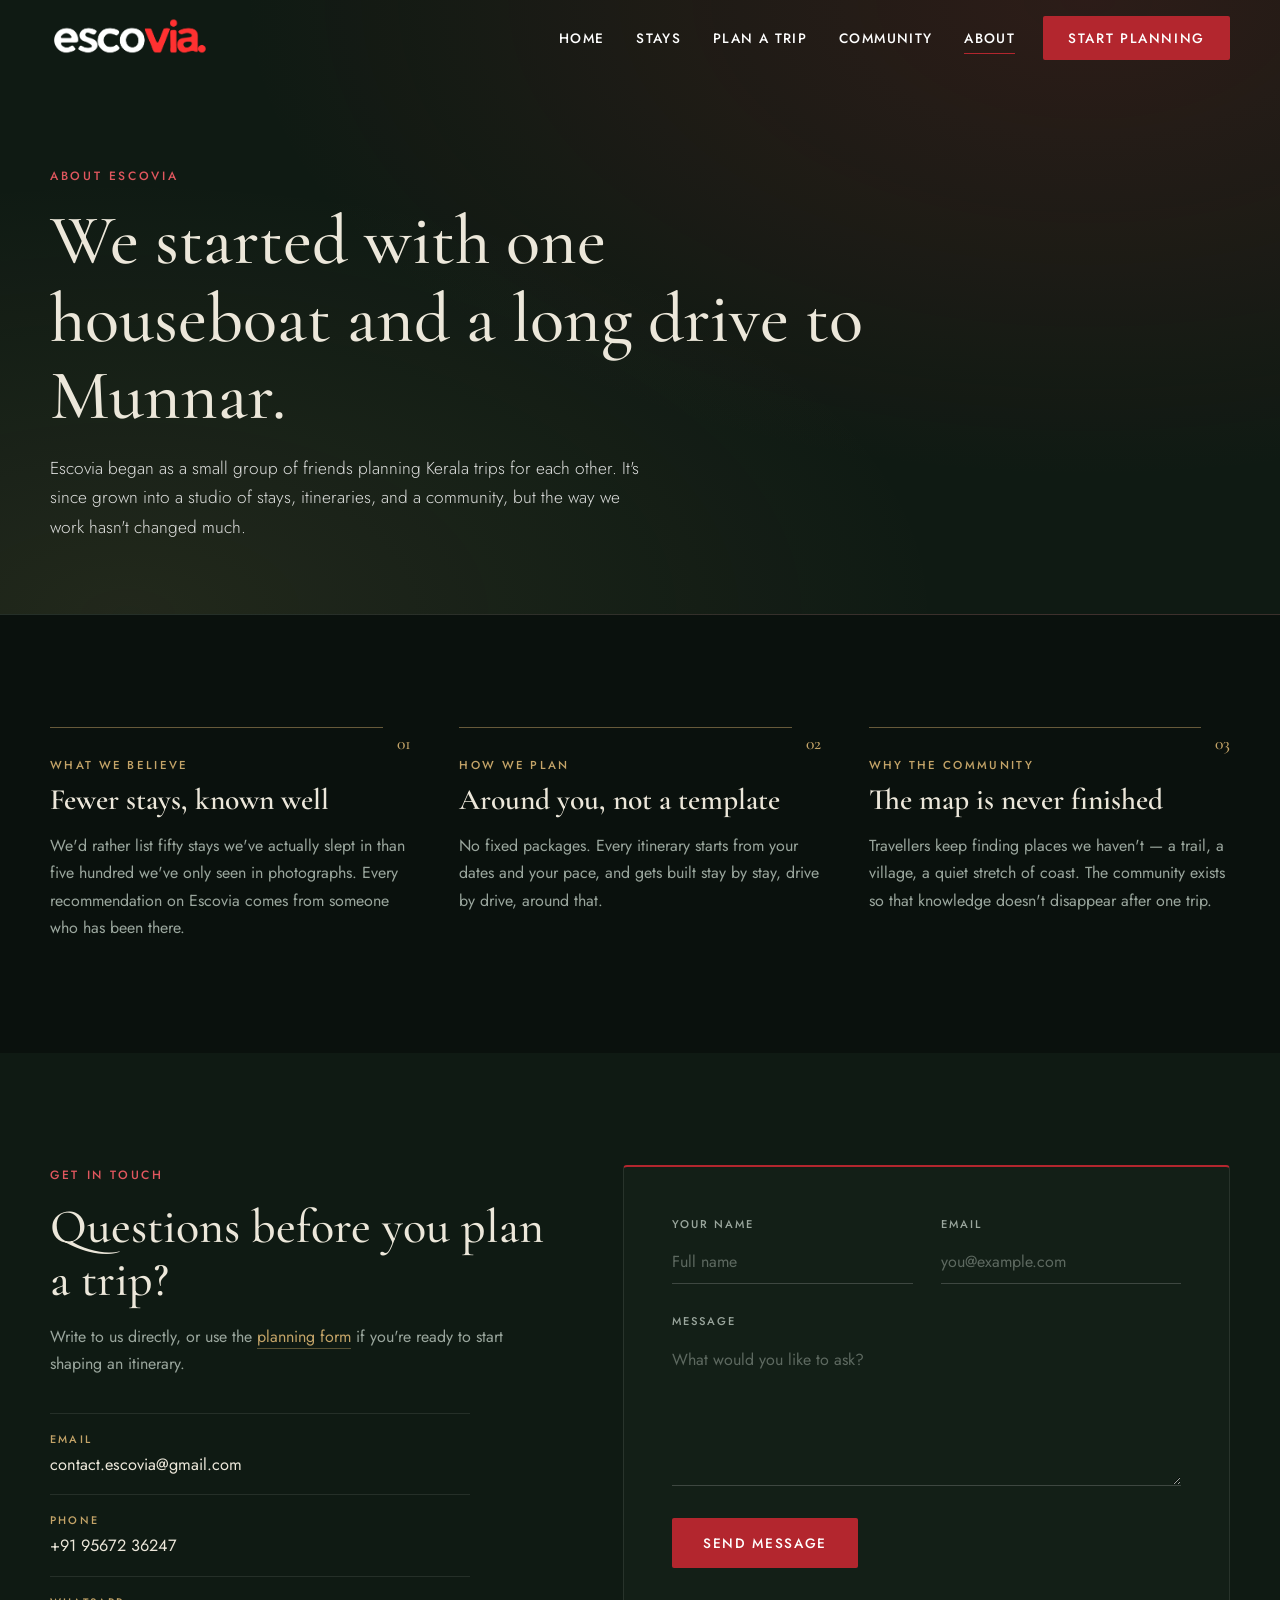
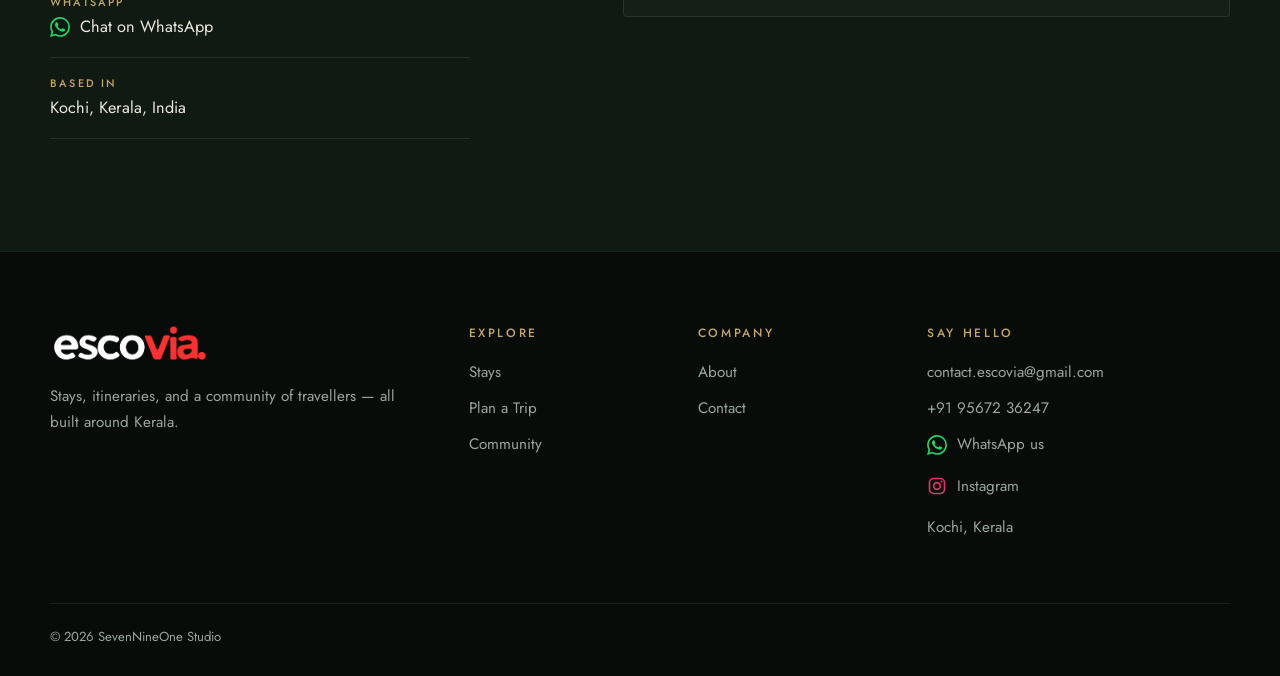
==== commit 50df221f: "Add files via upload" ====
--- a/about.html
+++ b/about.html
@@ -157,6 +157,7 @@
           <li><a href="mailto:contact.escovia@gmail.com">contact.escovia@gmail.com</a></li>
           <li><a href="tel:+919567236247">+91 95672 36247</a></li>
           <li><a class="wa" href="https://wa.me/919567236247?text=Hi%20Escovia%2C%20I%27d%20like%20to%20plan%20a%20trip%20in%20Kerala." target="_blank" rel="noopener">WhatsApp us</a></li>
+          <li><a class="ig" href="https://www.instagram.com/escovia.in/" target="_blank" rel="noopener noreferrer" aria-label="Escovia on Instagram">Instagram</a></li>
           <li>Kochi, Kerala</li>
         </ul>
       </div>
--- a/style.css
+++ b/style.css
@@ -325,4 +325,13 @@
   @media (prefers-reduced-motion: reduce) {
     *, *::before, *::after { animation: none !important; transition: none !important; }
     html { scroll-behavior: auto; }
-  }+  }
+
+
+
+  /* Instagram link (icon drawn in CSS) */
+.ig { display: inline-flex; align-items: center; gap: 10px; }
+.ig::before { content: ""; width: 20px; height: 20px; flex: none; background: #e1306c; transition: transform .3s var(--ease);
+  -webkit-mask: url("data:image/svg+xml;utf8,%3Csvg xmlns='http://www.w3.org/2000/svg' viewBox='0 0 24 24'%3E%3Crect x='3' y='3' width='18' height='18' rx='5' fill='none' stroke='black' stroke-width='2'/%3E%3Ccircle cx='12' cy='12' r='4' fill='none' stroke='black' stroke-width='2'/%3E%3Ccircle cx='17.4' cy='6.6' r='1.3' fill='black'/%3E%3C/svg%3E") center / contain no-repeat;
+  mask: url("data:image/svg+xml;utf8,%3Csvg xmlns='http://www.w3.org/2000/svg' viewBox='0 0 24 24'%3E%3Crect x='3' y='3' width='18' height='18' rx='5' fill='none' stroke='black' stroke-width='2'/%3E%3Ccircle cx='12' cy='12' r='4' fill='none' stroke='black' stroke-width='2'/%3E%3Ccircle cx='17.4' cy='6.6' r='1.3' fill='black'/%3E%3C/svg%3E") center / contain no-repeat; }
+.ig:hover::before { transform: scale(1.12); }
